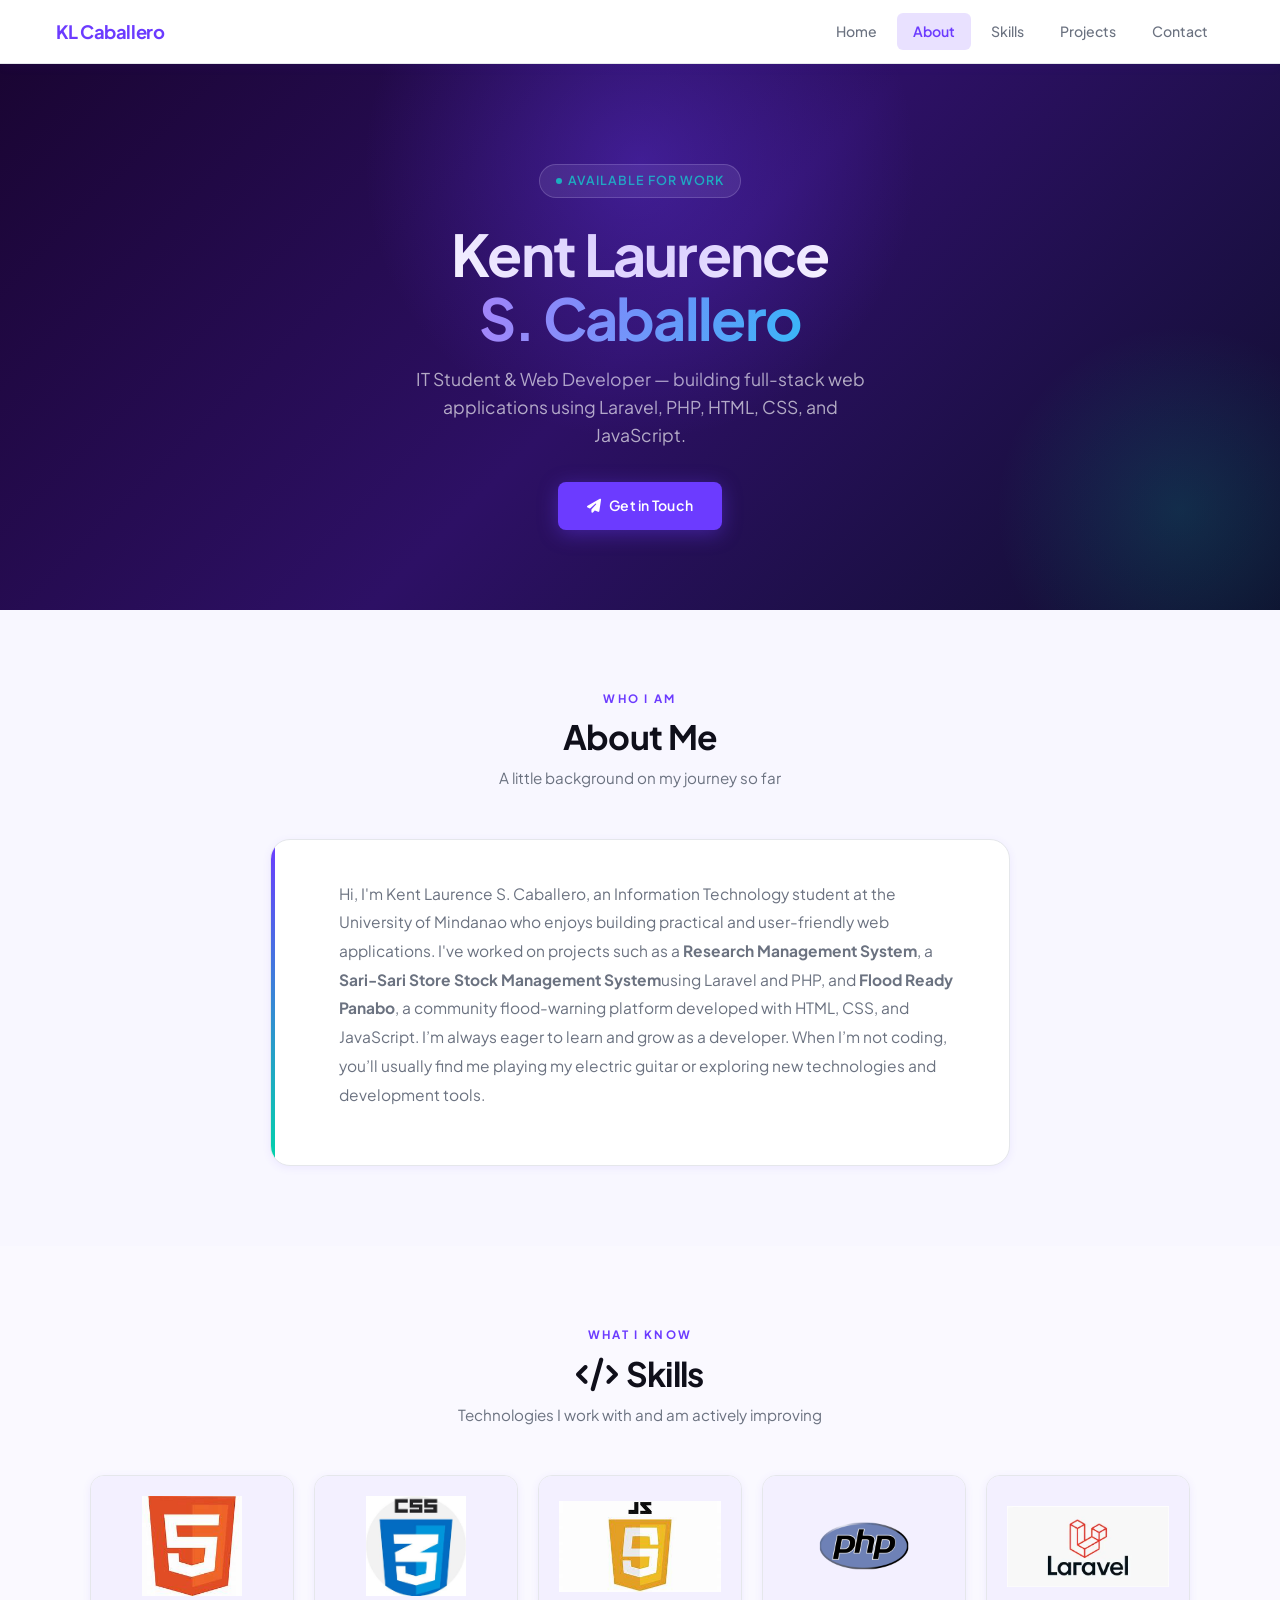
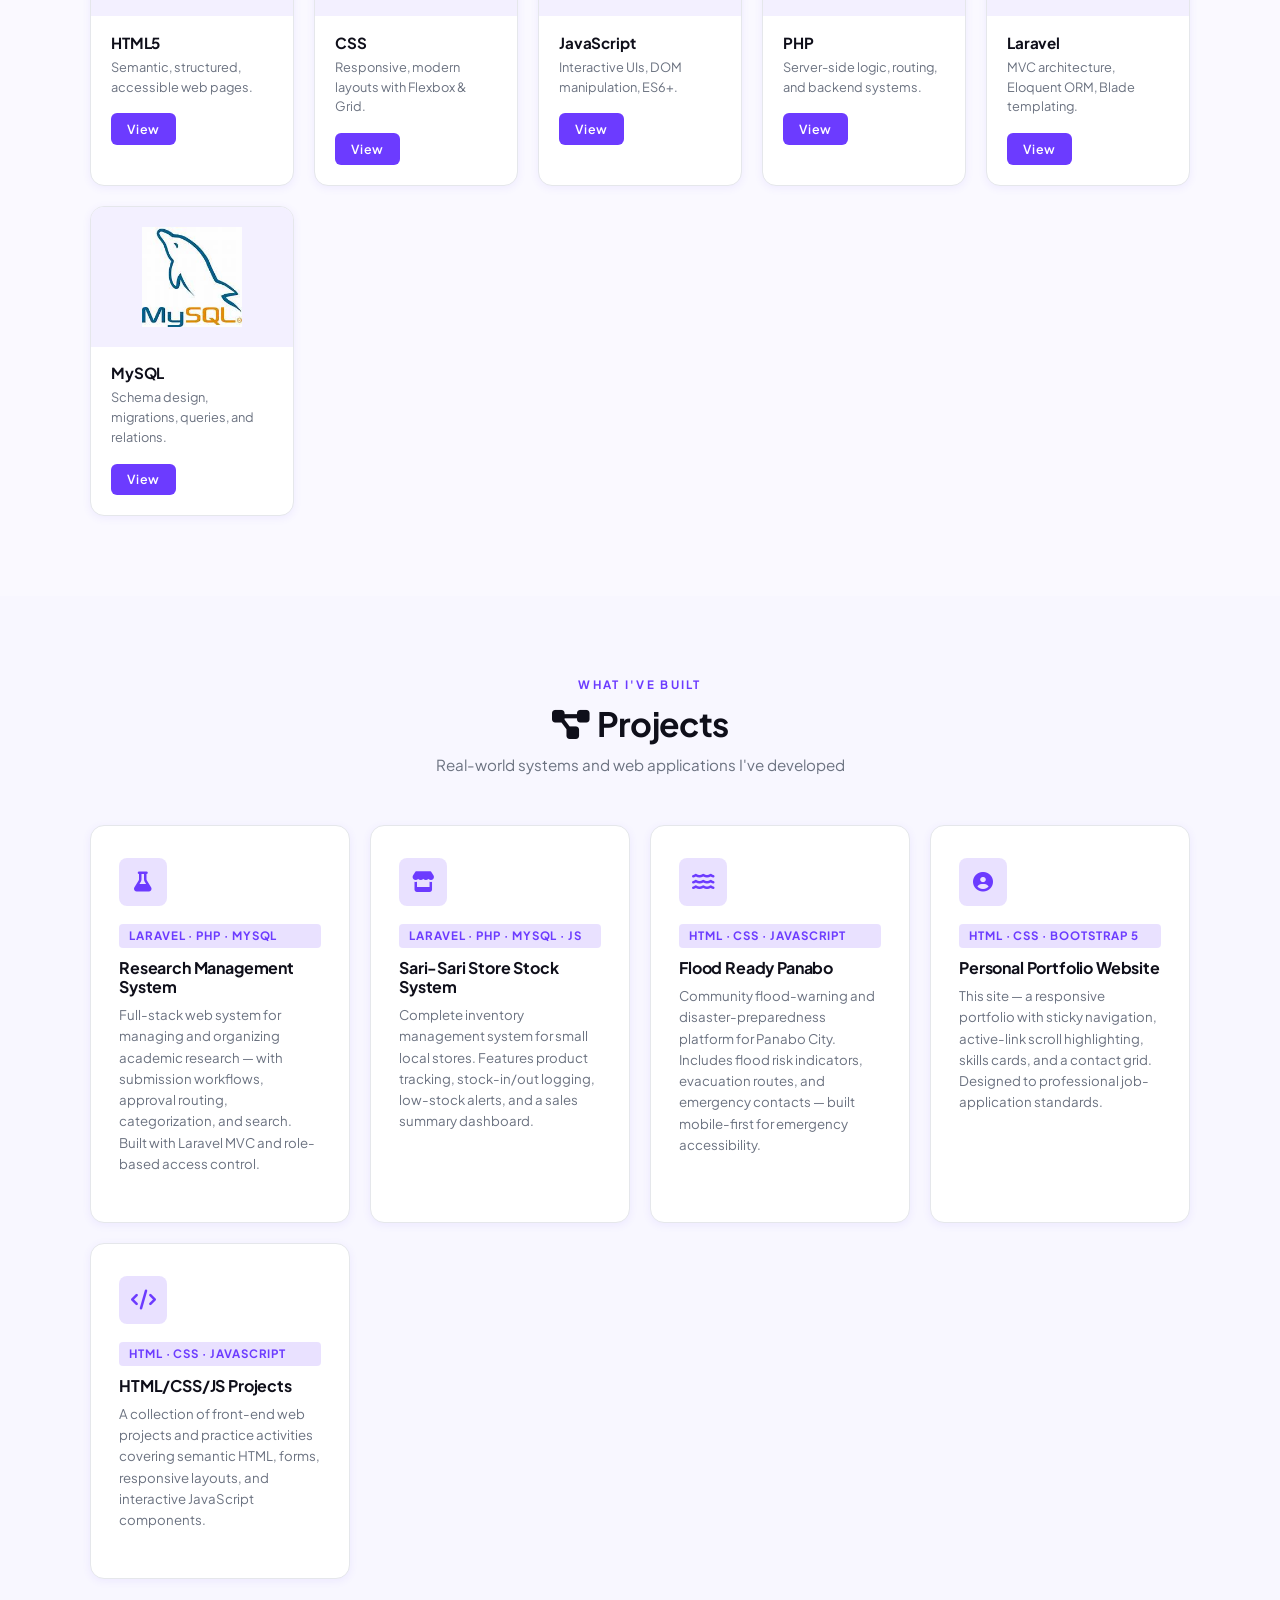
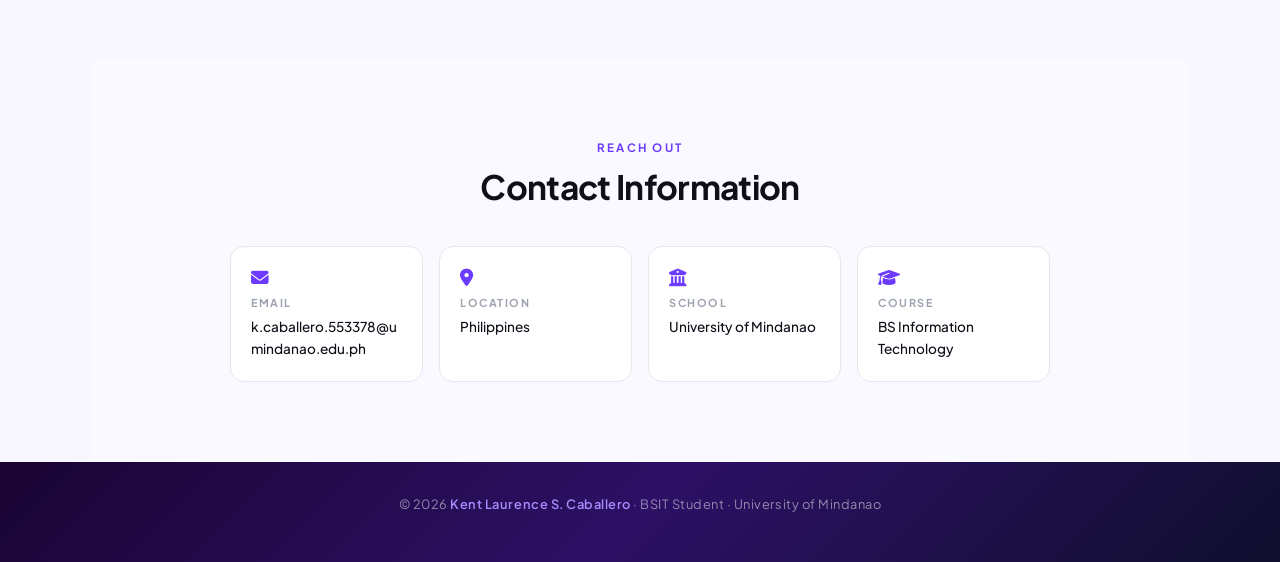
==== Downloads/kent/kent.html @ 27c2cd03 "Update portfolio design and projects" ====
<!DOCTYPE html>
<html lang="en">
<head>
    <meta charset="UTF-8">
    <meta name="viewport" content="width=device-width, initial-scale=1.0">
    <title>Kent Laurence S. Caballero — Portfolio</title>
    <link href="https://cdn.jsdelivr.net/npm/bootstrap@5.3.8/dist/css/bootstrap.min.css" rel="stylesheet">
    <link rel="stylesheet" href="https://cdnjs.cloudflare.com/ajax/libs/font-awesome/6.5.0/css/all.min.css">
    <link href="https://fonts.googleapis.com/css2?family=Plus+Jakarta+Sans:wght@300;400;500;600;700&display=swap" rel="stylesheet">
    <link rel="stylesheet" href="style.css">
</head>
<body>

<!-- NAVBAR -->
<nav class="navbar navbar-expand-lg">
    <div class="container-fluid px-4">
        <a class="navbar-brand" href="#">KL Caballero</a>
        <button class="navbar-toggler" type="button" data-bs-toggle="collapse" data-bs-target="#navbarNav">
            <span class="navbar-toggler-icon"></span>
        </button>
        <div class="collapse navbar-collapse" id="navbarNav">
            <ul class="navbar-nav ms-auto gap-1">
                <li class="nav-item"><a class="nav-link active" href="#home">Home</a></li>
                <li class="nav-item"><a class="nav-link" href="#about">About</a></li>
                <li class="nav-item"><a class="nav-link" href="#skills">Skills</a></li>
                <li class="nav-item"><a class="nav-link" href="#projects">Projects</a></li>
                <li class="nav-item"><a class="nav-link" href="#contact">Contact</a></li>
            </ul>
        </div>
    </div>
</nav>

<!-- HERO -->
<header class="header" id="home">
    <div class="header-badge">Available for work</div>
    <h1>Kent Laurence<br><span>S. Caballero</span></h1>
    <p>IT Student & Web Developer — building full-stack web applications using Laravel, PHP, HTML, CSS, and JavaScript.</p>
    <a href="#contact" class="header-cta">
        <i class="fas fa-paper-plane"></i> Get in Touch
    </a>
</header>

<!-- ABOUT -->
<section class="about" id="about">
    <span class="section-tag">Who I am</span>
    <h2>About Me</h2>
    <p class="section-sub">A little background on my journey so far</p>
    <div class="about-inner">
        <p>
         Hi, I'm Kent Laurence S. Caballero, an Information Technology student at the University of Mindanao who
         enjoys building practical and user-friendly web applications. I've worked on projects such as a <strong>Research Management System</strong>, 
         a <strong>Sari-Sari Store Stock Management System</strong>using Laravel and PHP, and <strong>Flood Ready Panabo</strong>, a community flood-warning platform 
         developed with HTML, CSS, and JavaScript.
         I’m always eager to learn and grow as a developer.
         When I’m not coding, you’ll usually find me playing my electric guitar or exploring new technologies and development tools.
        </p>
    </div>
</section>

<!-- SKILLS -->
<section class="skills" id="skills">
    <div class="skills-inner">
        <span class="section-tag">What I know</span>
        <h2><i class="fas fa-code me-2"></i>Skills</h2>
        <p class="section-sub">Technologies I work with and am actively improving</p>

        <div class="card-container">
            <div class="card">
                <img src="OIP.jpg" class="card-img-top" alt="HTML">
                <div class="card-body">
                    <h5 class="card-title">HTML5</h5>
                    <p class="card-text">Semantic, structured, accessible web pages.</p>
                    <a href="#" class="btn btn-primary">View</a>
                </div>
            </div>
            <div class="card">
                <img src="css.jpg" class="card-img-top" alt="CSS">
                <div class="card-body">
                    <h5 class="card-title">CSS</h5>
                    <p class="card-text">Responsive, modern layouts with Flexbox & Grid.</p>
                    <a href="#" class="btn btn-primary">View</a>
                </div>
            </div>
            <div class="card">
                <img src="OIP (1).jpg" class="card-img-top" alt="JavaScript">
                <div class="card-body">
                    <h5 class="card-title">JavaScript</h5>
                    <p class="card-text">Interactive UIs, DOM manipulation, ES6+.</p>
                    <a href="#" class="btn btn-primary">View</a>
                </div>
            </div>
            <div class="card">
                <img src="php.png" class="card-img-top" alt="PHP">
                <div class="card-body">
                    <h5 class="card-title">PHP</h5>
                    <p class="card-text">Server-side logic, routing, and backend systems.</p>
                    <a href="#" class="btn btn-primary">View</a>
                </div>
            </div>
            <div class="card">
                <img src="laravel.webp" class="card-img-top" alt="Laravel">
                <div class="card-body">
                    <h5 class="card-title">Laravel</h5>
                    <p class="card-text">MVC architecture, Eloquent ORM, Blade templating.</p>
                    <a href="#" class="btn btn-primary">View</a>
                </div>
            </div>
            <div class="card">
                <img src="OIP (2).jpg" class="card-img-top" alt="MySQL">
                <div class="card-body">
                    <h5 class="card-title">MySQL</h5>
                    <p class="card-text">Schema design, migrations, queries, and relations.</p>
                    <a href="#" class="btn btn-primary">View</a>
                </div>
            </div>
            </div>
        </div>
    </div>
</section>

<!-- PROJECTS -->
<section class="projects" id="projects">
    <div class="projects-inner">
        <span class="section-tag">What I've built</span>
        <h2><i class="fas fa-project-diagram me-2"></i>Projects</h2>
        <p class="section-sub">Real-world systems and web applications I've developed</p>

        <div class="card-container">

            <div class="card">
                <div class="project-icon"><i class="fas fa-flask"></i></div>
                <div class="project-stack">Laravel · PHP · MySQL</div>
                <h3>Research Management System</h3>
                <p>Full-stack web system for managing and organizing academic research — with submission workflows, approval routing, categorization, and search. Built with Laravel MVC and role-based access control.</p>
            </div>

            <div class="card">
                <div class="project-icon"><i class="fas fa-store"></i></div>
                <div class="project-stack">Laravel · PHP · MySQL · JS</div>
                <h3>Sari-Sari Store Stock System</h3>
                <p>Complete inventory management system for small local stores. Features product tracking, stock-in/out logging, low-stock alerts, and a sales summary dashboard.</p>
            </div>

            <div class="card">
                <div class="project-icon"><i class="fas fa-water"></i></div>
                <div class="project-stack">HTML · CSS · JavaScript</div>
                <h3>Flood Ready Panabo</h3>
                <p>Community flood-warning and disaster-preparedness platform for Panabo City. Includes flood risk indicators, evacuation routes, and emergency contacts — built mobile-first for emergency accessibility.</p>
            </div>

            <div class="card">
                <div class="project-icon"><i class="fas fa-user-circle"></i></div>
                <div class="project-stack">HTML · CSS · Bootstrap 5</div>
                <h3>Personal Portfolio Website</h3>
                <p>This site — a responsive portfolio with sticky navigation, active-link scroll highlighting, skills cards, and a contact grid. Designed to professional job-application standards.</p>
            </div>

            <div class="card">
                <div class="project-icon"><i class="fas fa-code"></i></div>
                <div class="project-stack">HTML · CSS · JavaScript</div>
                <h3>HTML/CSS/JS Projects</h3>
                <p>A collection of front-end web projects and practice activities covering semantic HTML, forms, responsive layouts, and interactive JavaScript components.</p>
            </div>

        </div>
    </div>
</section>

<!-- CONTACT -->
<section class="contact" id="contact">
    <span class="section-tag">Reach out</span>
    <h2>Contact Information</h2>
    <p class="section-sub">Open to part-time and entry-level web development opportunities</p>

    <div class="contact-grid">
        <div class="contact-item">
            <i class="fas fa-envelope"></i>
            <div class="contact-label">Email</div>
            <div class="contact-value">k.caballero.553378@umindanao.edu.ph</div>
        </div>
        <div class="contact-item">
            <i class="fas fa-map-marker-alt"></i>
            <div class="contact-label">Location</div>
            <div class="contact-value">Philippines</div>
        </div>
        <div class="contact-item">
            <i class="fas fa-university"></i>
            <div class="contact-label">School</div>
            <div class="contact-value">University of Mindanao</div>
        </div>
        <div class="contact-item">
            <i class="fas fa-graduation-cap"></i>
            <div class="contact-label">Course</div>
            <div class="contact-value">BS Information Technology</div>
        </div>
    </div>
</section>

<!-- FOOTER -->
<footer class="footer">
    <p>© 2026 <span>Kent Laurence S. Caballero</span> · BSIT Student · University of Mindanao</p>
</footer>

<script src="https://cdn.jsdelivr.net/npm/bootstrap@5.3.8/dist/js/bootstrap.bundle.min.js"></script>
<script>
    const sections = document.querySelectorAll('section[id], header[id]');
    const navLinks = document.querySelectorAll('.nav-link');
    const observer = new IntersectionObserver((entries) => {
        entries.forEach(entry => {
            if (entry.isIntersecting) {
                navLinks.forEach(link => {
                    link.classList.remove('active');
                    if (link.getAttribute('href') === '#' + entry.target.id) link.classList.add('active');
                });
            }
        });
    }, { threshold: 0.4 });
    sections.forEach(s => observer.observe(s));
    navLinks.forEach(link => {
        link.addEventListener('click', () => {
            navLinks.forEach(l => l.classList.remove('active'));
            link.classList.add('active');
        });
    });
</script>
</body>
</html>
---- Downloads/kent/style.css ----
@import url('https://fonts.googleapis.com/css2?family=Plus+Jakarta+Sans:wght@300;400;500;600;700&display=swap');

*, *::before, *::after {
    margin: 0;
    padding: 0;
    box-sizing: border-box;
}

:root {
    --primary:       #6c3bff;
    --primary-dark:  #4f1fe8;
    --primary-glow:  rgba(108, 59, 255, 0.15);
    --accent:        #00d4aa;
    --text:          #0f0f1a;
    --text-muted:    #6b7280;
    --text-light:    #9ca3af;
    --bg:            #f8f7ff;
    --bg2:           #ffffff;
    --card-bg:       #ffffff;
    --border:        #e5e7eb;
    --border-hover:  #c4b5fd;
    --radius-sm:     8px;
    --radius-md:     14px;
    --radius-lg:     20px;
    --shadow-sm:     0 2px 8px rgba(108,59,255,0.08);
    --shadow-md:     0 8px 28px rgba(108,59,255,0.13);
    --shadow-lg:     0 20px 50px rgba(108,59,255,0.18);
    --transition:    0.25s cubic-bezier(0.4,0,0.2,1);
    --font:          'Plus Jakarta Sans', Arial, sans-serif;
}

body {
    font-family: var(--font);
    background: var(--bg);
    color: var(--text);
    line-height: 1.6;
}

/* ================================
   NAVBAR
================================ */
.navbar {
    background: rgba(255,255,255,0.92) !important;
    backdrop-filter: blur(14px);
    -webkit-backdrop-filter: blur(14px);
    border-bottom: 1px solid var(--border);
    padding: 0.75rem 2rem;
    position: sticky;
    top: 0;
    z-index: 999;
    box-shadow: 0 2px 12px rgba(108,59,255,0.06);
}

.navbar-brand {
    font-weight: 700;
    font-size: 1.15rem;
    color: var(--primary) !important;
    letter-spacing: -0.02em;
}

.nav-link {
    font-size: 0.88rem;
    font-weight: 500;
    color: var(--text-muted) !important;
    padding: 0.45rem 1rem !important;
    border-radius: 6px;
    transition: background var(--transition), color var(--transition);
    position: relative;
}

.nav-link:hover {
    color: var(--primary) !important;
    background: var(--primary-glow);
}

/* Active highlight */
.nav-link.active {
    color: var(--primary) !important;
    background: var(--primary-glow) !important;
    font-weight: 600;
}

/* ================================
   HEADER / HERO
================================ */
.header {
    background: linear-gradient(135deg, #1a0533 0%, #2d1065 50%, #0f0f2e 100%);
    color: white;
    text-align: center;
    padding: 100px 20px 80px;
    position: relative;
    overflow: hidden;
}

.header::before {
    content: '';
    position: absolute;
    width: 600px; height: 600px;
    background: radial-gradient(circle, rgba(108,59,255,0.35) 0%, transparent 65%);
    top: -200px; left: 50%; transform: translateX(-50%);
    pointer-events: none;
}

.header::after {
    content: '';
    position: absolute;
    width: 400px; height: 400px;
    background: radial-gradient(circle, rgba(0,212,170,0.15) 0%, transparent 65%);
    bottom: -100px; right: -100px;
    pointer-events: none;
}

.header-badge {
    display: inline-flex;
    align-items: center;
    gap: 6px;
    background: rgba(255,255,255,0.1);
    border: 1px solid rgba(255,255,255,0.2);
    padding: 6px 16px;
    border-radius: 20px;
    font-size: 0.78rem;
    letter-spacing: 0.08em;
    text-transform: uppercase;
    color: var(--accent);
    margin-bottom: 1.5rem;
    font-weight: 600;
}

.header-badge::before {
    content: '';
    width: 6px; height: 6px;
    background: var(--accent);
    border-radius: 50%;
}

.header h1 {
    font-size: clamp(2.2rem, 5vw, 3.6rem);
    font-weight: 700;
    letter-spacing: -0.03em;
    line-height: 1.1;
    margin-bottom: 1rem;
}

.header h1 span {
    background: linear-gradient(90deg, #a78bfa, #38bdf8);
    -webkit-background-clip: text;
    -webkit-text-fill-color: transparent;
    background-clip: text;
}

.header p {
    font-size: 1.1rem;
    color: rgba(255,255,255,0.65);
    max-width: 480px;
    margin: 0 auto 2rem;
}

.header-cta {
    display: inline-flex;
    align-items: center;
    gap: 8px;
    background: var(--primary);
    color: white;
    padding: 0.8rem 1.8rem;
    border-radius: var(--radius-sm);
    font-size: 0.88rem;
    font-weight: 600;
    text-decoration: none;
    letter-spacing: 0.02em;
    transition: transform var(--transition), box-shadow var(--transition), background var(--transition);
    box-shadow: 0 4px 20px rgba(108,59,255,0.4);
}

.header-cta:hover {
    background: var(--primary-dark);
    transform: translateY(-2px);
    box-shadow: 0 8px 30px rgba(108,59,255,0.5);
    color: white;
}

/* ================================
   SECTIONS SHARED
================================ */
section {
    padding: 80px 40px;
    max-width: 1100px;
    margin: 0 auto;
}

section h2 {
    text-align: center;
    margin-bottom: 10px;
    color: var(--text);
    font-size: clamp(1.6rem, 3vw, 2.1rem);
    font-weight: 700;
    letter-spacing: -0.02em;
}

.section-sub {
    text-align: center;
    color: var(--text-muted);
    font-size: 0.95rem;
    margin-bottom: 3rem;
}

.section-tag {
    display: block;
    text-align: center;
    font-size: 0.72rem;
    font-weight: 700;
    letter-spacing: 0.2em;
    text-transform: uppercase;
    color: var(--primary);
    margin-bottom: 0.5rem;
}

/* ================================
   ABOUT
================================ */
.about {
    background: var(--bg);
}

.about-inner {
    max-width: 740px;
    margin: 0 auto;
    background: var(--card-bg);
    border: 1px solid var(--border);
    border-radius: var(--radius-lg);
    padding: 2.5rem 3rem;
    box-shadow: var(--shadow-sm);
    position: relative;
    overflow: hidden;
}

.about-inner::before {
    content: '';
    position: absolute;
    top: 0; left: 0;
    width: 4px; height: 100%;
    background: linear-gradient(180deg, var(--primary), var(--accent));
    border-radius: 4px 0 0 4px;
}

.about-inner p {
    text-align: left;
    font-size: 0.97rem;
    color: var(--text-muted);
    line-height: 1.85;
    padding-left: 1.25rem;
}

/* ================================
   SKILLS
================================ */
.skills {
    background: #faf9ff;
    max-width: 100%;
    padding: 80px 60px;
}

.skills-inner {
    max-width: 1100px;
    margin: 0 auto;
}

.card-container {
    display: grid;
    grid-template-columns: repeat(auto-fit, minmax(200px, 1fr));
    gap: 1.25rem;
}

.card {
    width: auto;
    border-radius: var(--radius-md);
    overflow: hidden;
    background: var(--card-bg);
    border: 1px solid var(--border);
    box-shadow: var(--shadow-sm);
    transition: transform var(--transition), box-shadow var(--transition), border-color var(--transition);
}

.card:hover {
    transform: translateY(-6px);
    box-shadow: var(--shadow-md);
    border-color: var(--border-hover);
}

.card-img-top {
    height: 140px;
    object-fit: contain;
    padding: 20px;
    background: #f3f0ff;
    width: 100%;
}

.card-body {
    padding: 1.1rem 1.25rem 1.25rem;
}

.card-title {
    font-size: 0.95rem;
    font-weight: 700;
    color: var(--text);
    margin-bottom: 0.35rem;
    letter-spacing: -0.01em;
}

.card-text {
    font-size: 0.8rem;
    color: var(--text-muted);
    line-height: 1.55;
    margin-bottom: 1rem;
}

.btn-primary {
    background: var(--primary) !important;
    border: none !important;
    border-radius: 6px !important;
    font-size: 0.78rem;
    font-weight: 600;
    padding: 0.4rem 1rem !important;
    letter-spacing: 0.03em;
    transition: opacity var(--transition), transform var(--transition);
}

.btn-primary:hover {
    opacity: 0.88;
    transform: translateY(-1px);
}

/* ================================
   PROJECTS
================================ */
.projects {
    background: var(--bg);
    max-width: 100%;
    padding: 80px 60px;
}

.projects-inner {
    max-width: 1100px;
    margin: 0 auto;
}

.projects .card-container {
    grid-template-columns: repeat(auto-fit, minmax(260px, 1fr));
}

.projects .card {
    padding: 2rem 1.75rem;
    text-align: left;
    color: var(--text);
    position: relative;
    overflow: hidden;
}

.projects .card::after {
    content: '';
    position: absolute;
    bottom: 0; left: 0; right: 0;
    height: 3px;
    background: linear-gradient(90deg, var(--primary), var(--accent));
    transform: scaleX(0);
    transform-origin: left;
    transition: transform 0.35s ease;
}

.projects .card:hover::after {
    transform: scaleX(1);
}

.project-icon {
    width: 48px; height: 48px;
    background: var(--primary-glow);
    border-radius: var(--radius-sm);
    display: flex; align-items: center; justify-content: center;
    margin-bottom: 1.1rem;
    color: var(--primary);
    font-size: 1.25rem;
}

.projects .card h3 {
    font-size: 1rem;
    font-weight: 700;
    color: var(--text);
    margin-bottom: 0.5rem;
    letter-spacing: -0.01em;
}

.projects .card p {
    font-size: 0.83rem;
    color: var(--text-muted);
    line-height: 1.6;
}

/* ================================
   CONTACT
================================ */
.contact {
    background: #faf9ff;
}

.contact-grid {
    display: grid;
    grid-template-columns: repeat(auto-fit, minmax(180px, 1fr));
    gap: 1rem;
    margin-top: 2.5rem;
    max-width: 820px;
    margin-left: auto;
    margin-right: auto;
}

.contact-item {
    background: var(--card-bg);
    border: 1px solid var(--border);
    border-radius: var(--radius-md);
    padding: 1.35rem 1.25rem;
    transition: border-color var(--transition), box-shadow var(--transition);
}

.contact-item:hover {
    border-color: var(--border-hover);
    box-shadow: var(--shadow-sm);
}

.contact-item i {
    color: var(--primary);
    font-size: 1.1rem;
    margin-bottom: 0.5rem;
    display: block;
}

.contact-label {
    font-size: 0.68rem;
    font-weight: 700;
    letter-spacing: 0.14em;
    text-transform: uppercase;
    color: var(--text-light);
    margin-bottom: 0.25rem;
}

.contact-value {
    font-size: 0.85rem;
    color: var(--text);
    font-weight: 500;
    word-break: break-word;
}

/* hide old contact <p> tags */
.contact > p {
    display: none;
}

/* ================================
   FOOTER
================================ */
.footer {
    background: linear-gradient(135deg, #1a0533 0%, #2d1065 50%, #0f0f2e 100%);
    color: rgba(255,255,255,0.5);
    text-align: center;
    padding: 2rem;
    margin-top: 0;
    font-size: 0.8rem;
    letter-spacing: 0.04em;
}

.footer span {
    color: #a78bfa;
    font-weight: 600;
}

/* ================================
   RESPONSIVE
================================ */
@media (max-width: 768px) {
    section { padding: 60px 20px; }
    .skills, .projects { padding: 60px 20px; }
    .about-inner { padding: 2rem 1.5rem; }
    .navbar { padding: 0.75rem 1rem; }
    .header { padding: 70px 20px 60px; }
}

/* Project stack badge */
.project-stack {
    display: inline-block;
    font-size: 0.72rem;
    font-weight: 700;
    letter-spacing: 0.08em;
    text-transform: uppercase;
    color: var(--primary);
    background: var(--primary-glow);
    padding: 3px 10px;
    border-radius: 4px;
    margin-bottom: 0.6rem;
}
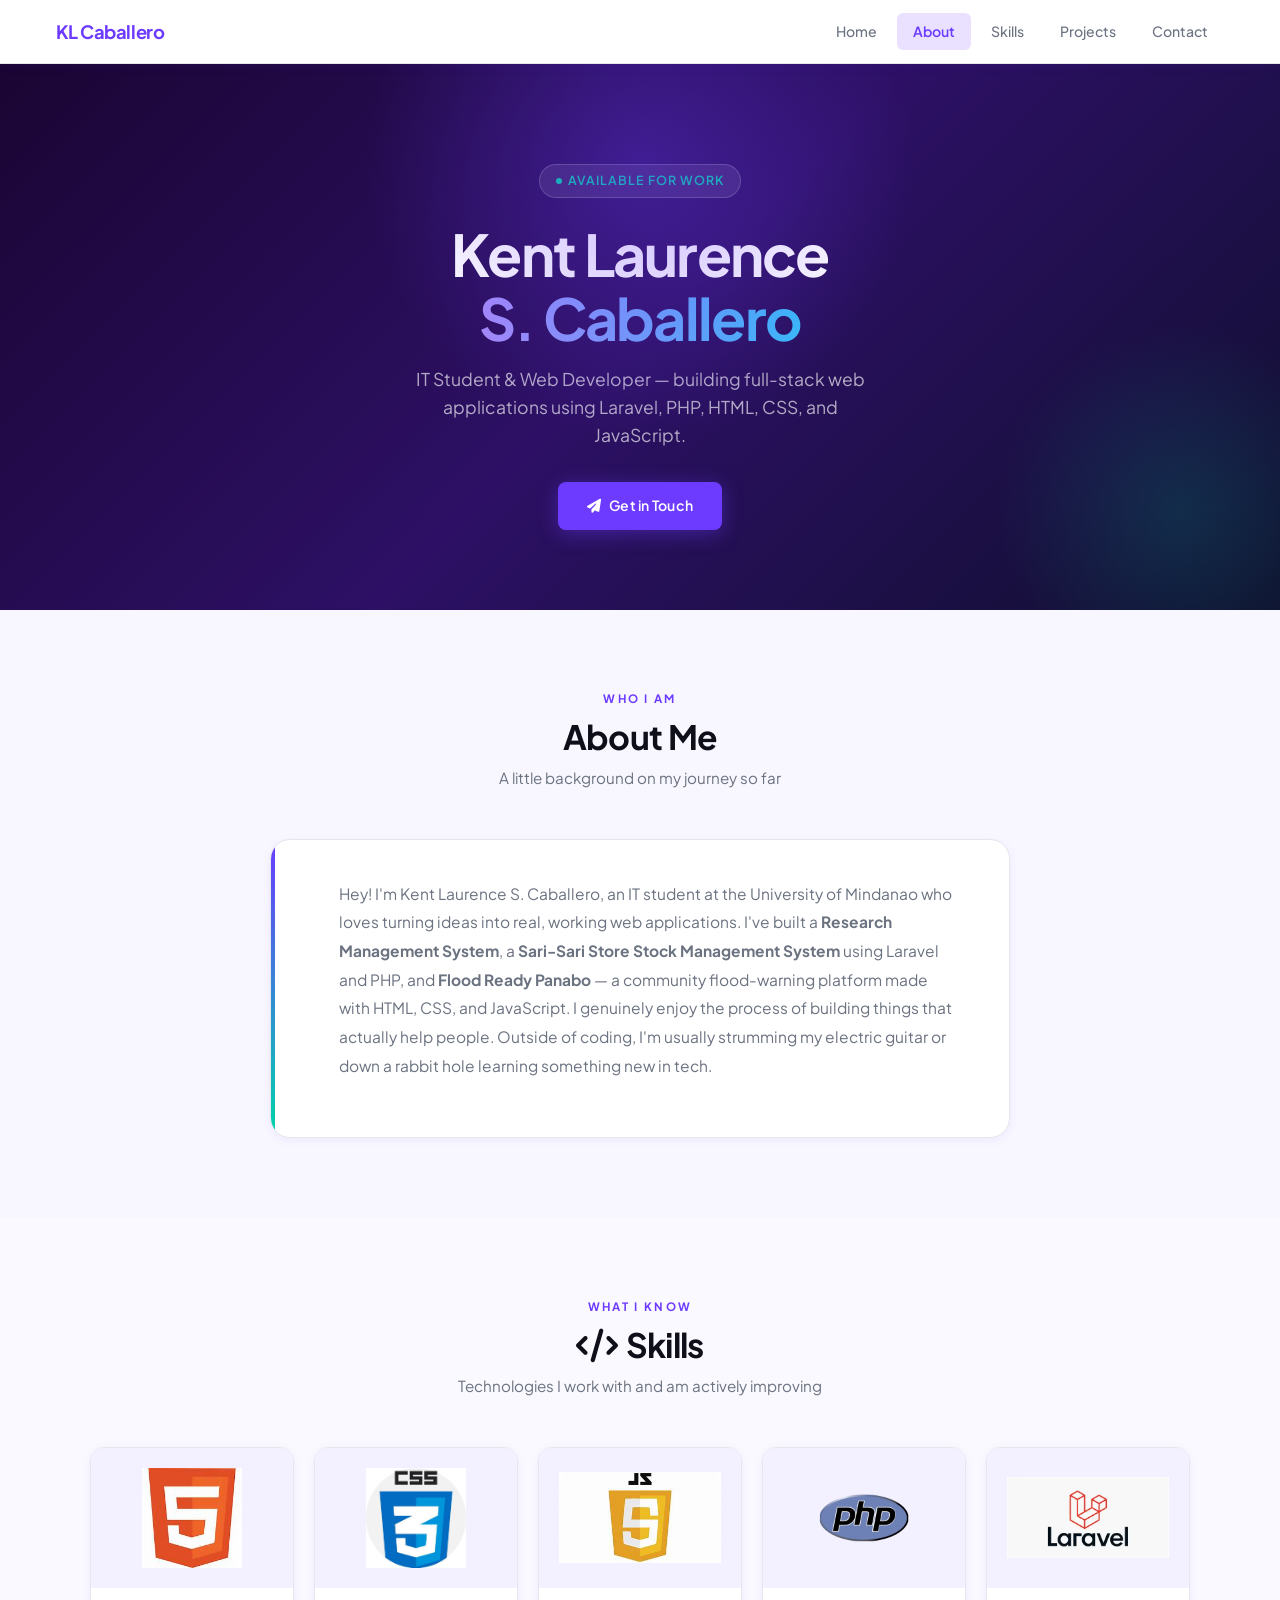
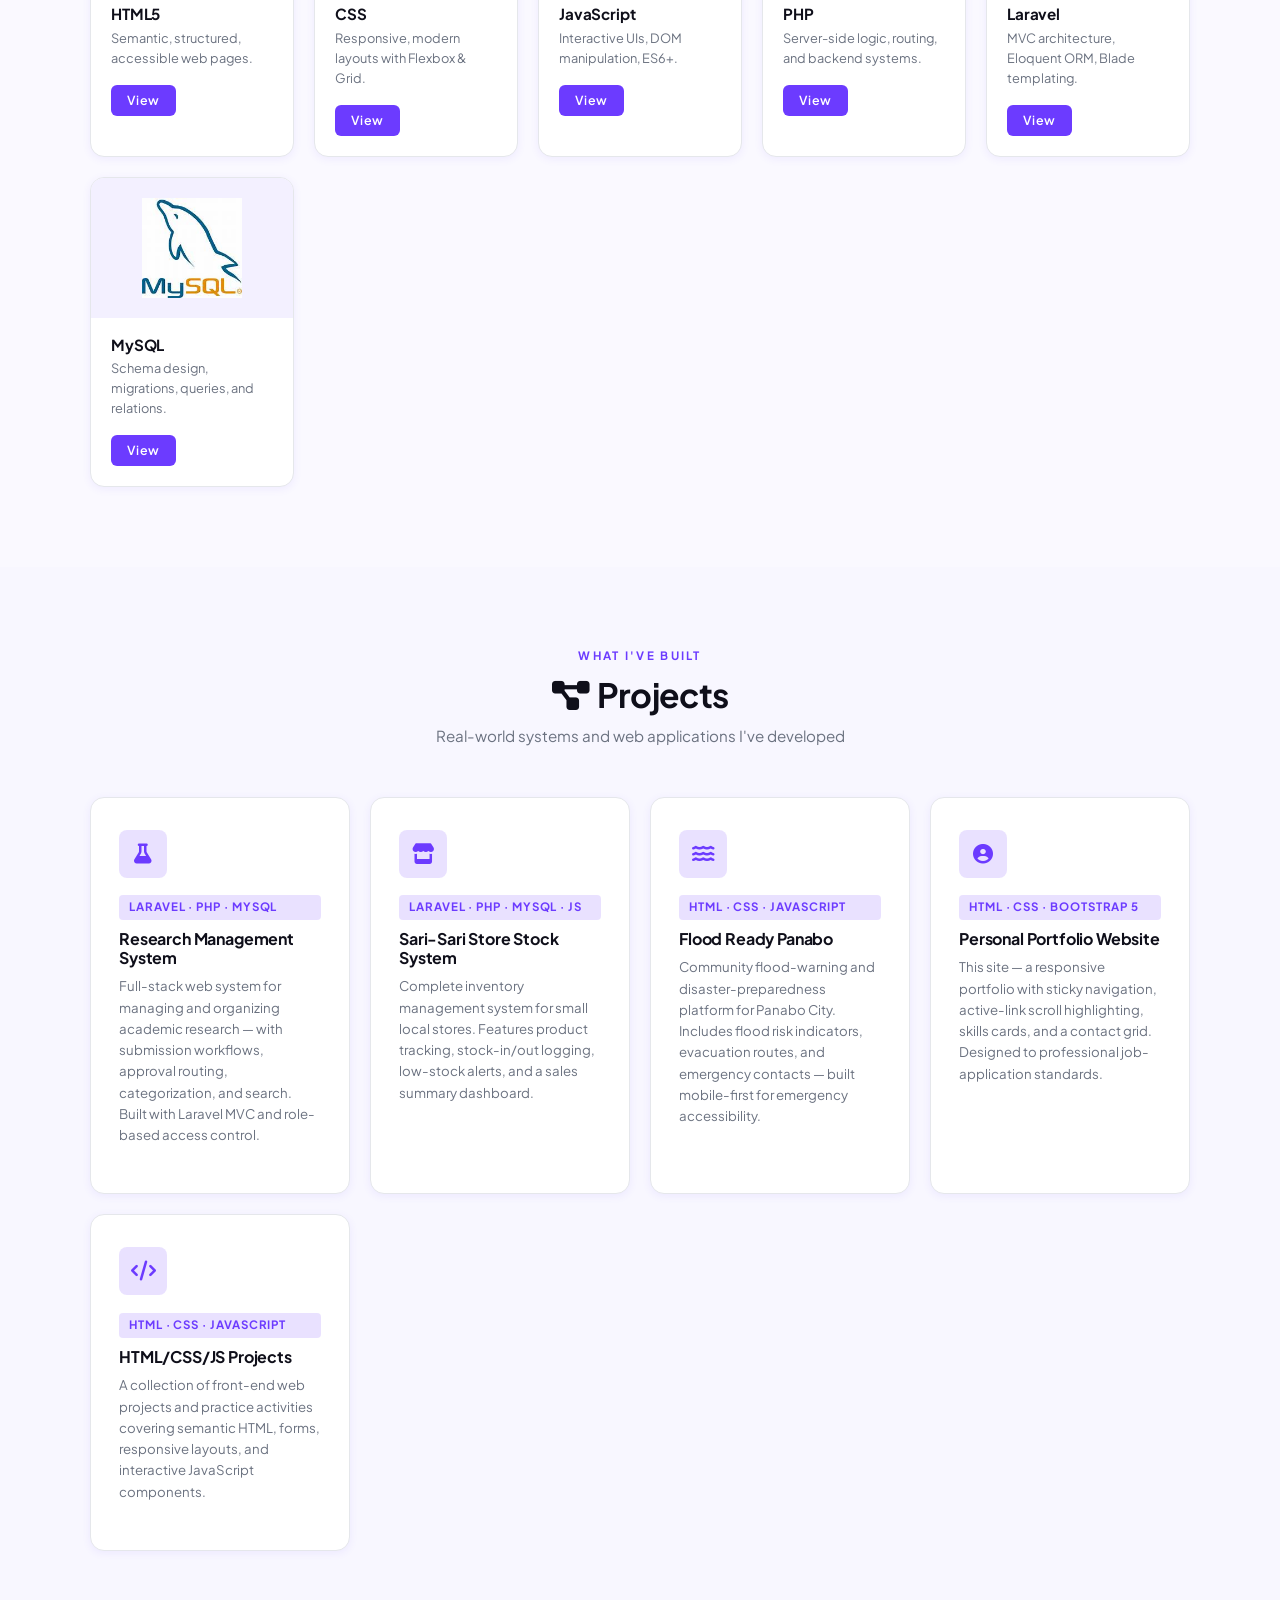
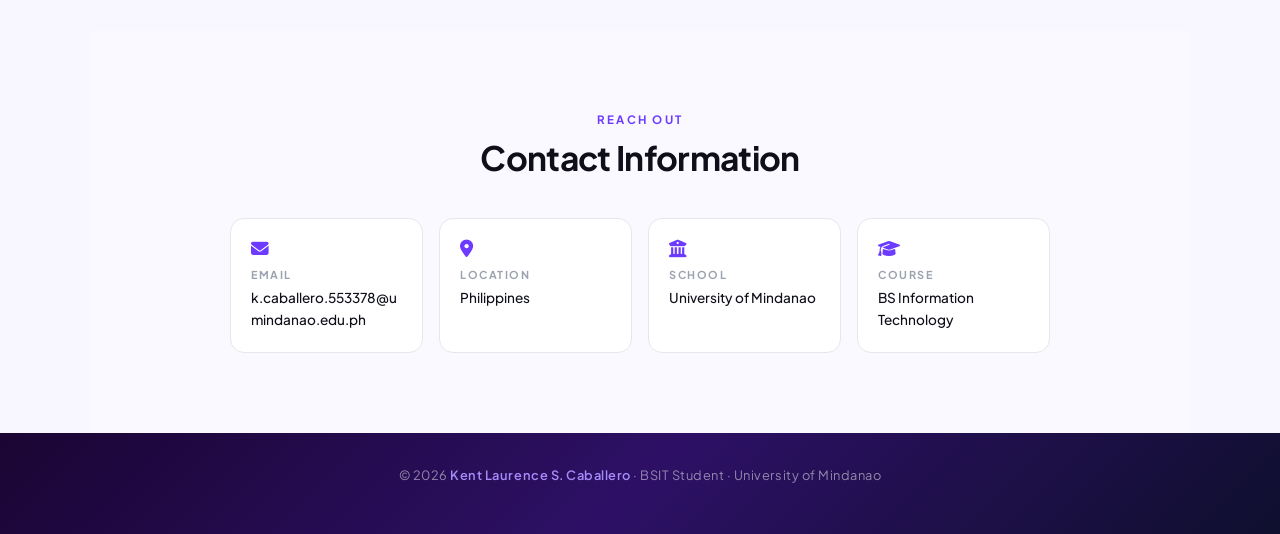
==== commit 86803912: "Update about me section" ====
--- a/Downloads/kent/kent.html
+++ b/Downloads/kent/kent.html
@@ -47,12 +47,14 @@
     <p class="section-sub">A little background on my journey so far</p>
     <div class="about-inner">
         <p>
-         Hi, I'm Kent Laurence S. Caballero, an Information Technology student at the University of Mindanao who
-         enjoys building practical and user-friendly web applications. I've worked on projects such as a <strong>Research Management System</strong>, 
-         a <strong>Sari-Sari Store Stock Management System</strong>using Laravel and PHP, and <strong>Flood Ready Panabo</strong>, a community flood-warning platform 
-         developed with HTML, CSS, and JavaScript.
-         I’m always eager to learn and grow as a developer.
-         When I’m not coding, you’ll usually find me playing my electric guitar or exploring new technologies and development tools.
+        Hey! I'm Kent Laurence S. Caballero, an IT student at the University of Mindanao 
+        who loves turning ideas into real, working web applications. I've built a 
+        <strong>Research Management System</strong>, a <strong>Sari-Sari Store Stock 
+        Management System</strong> using Laravel and PHP, and <strong>Flood Ready 
+        Panabo</strong> — a community flood-warning platform made with HTML, CSS, and 
+        JavaScript. I genuinely enjoy the process of building things that actually help 
+        people. Outside of coding, I'm usually strumming my electric guitar or down a 
+        rabbit hole learning something new in tech.
         </p>
     </div>
 </section>
